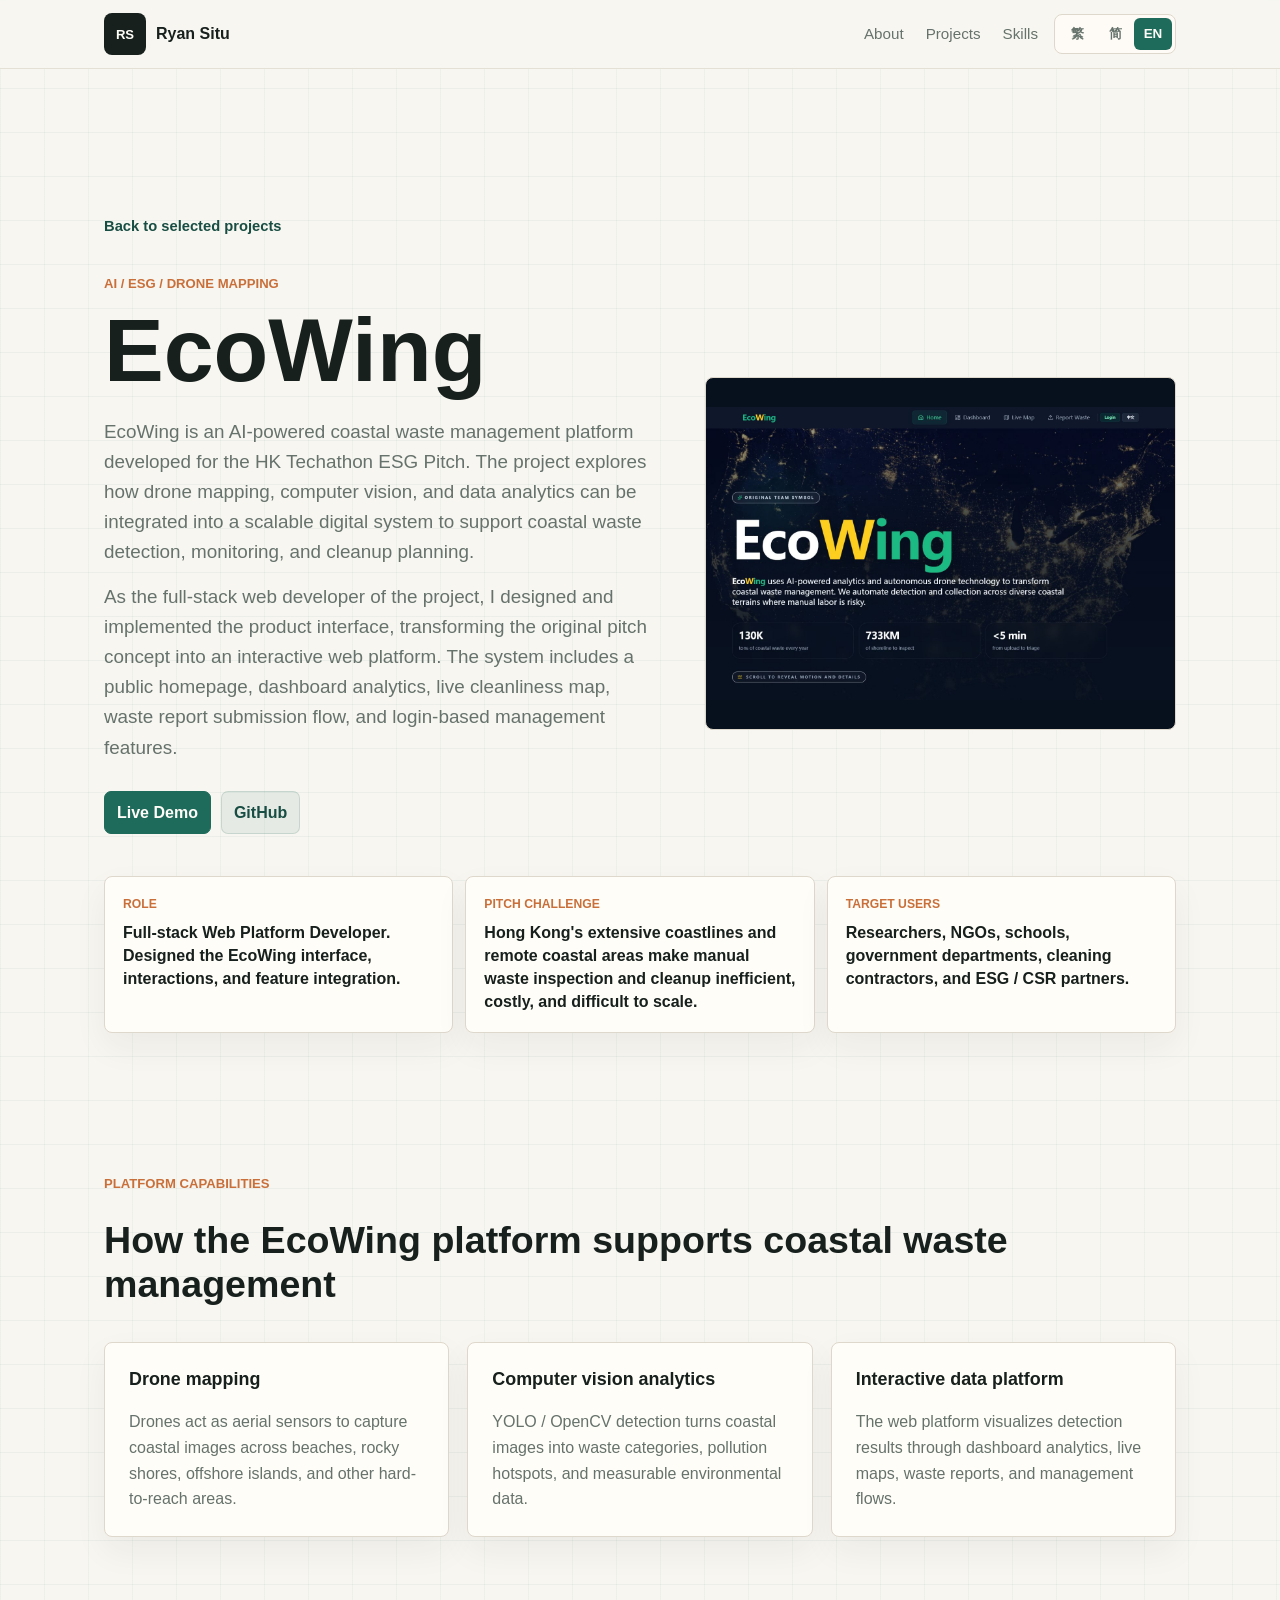
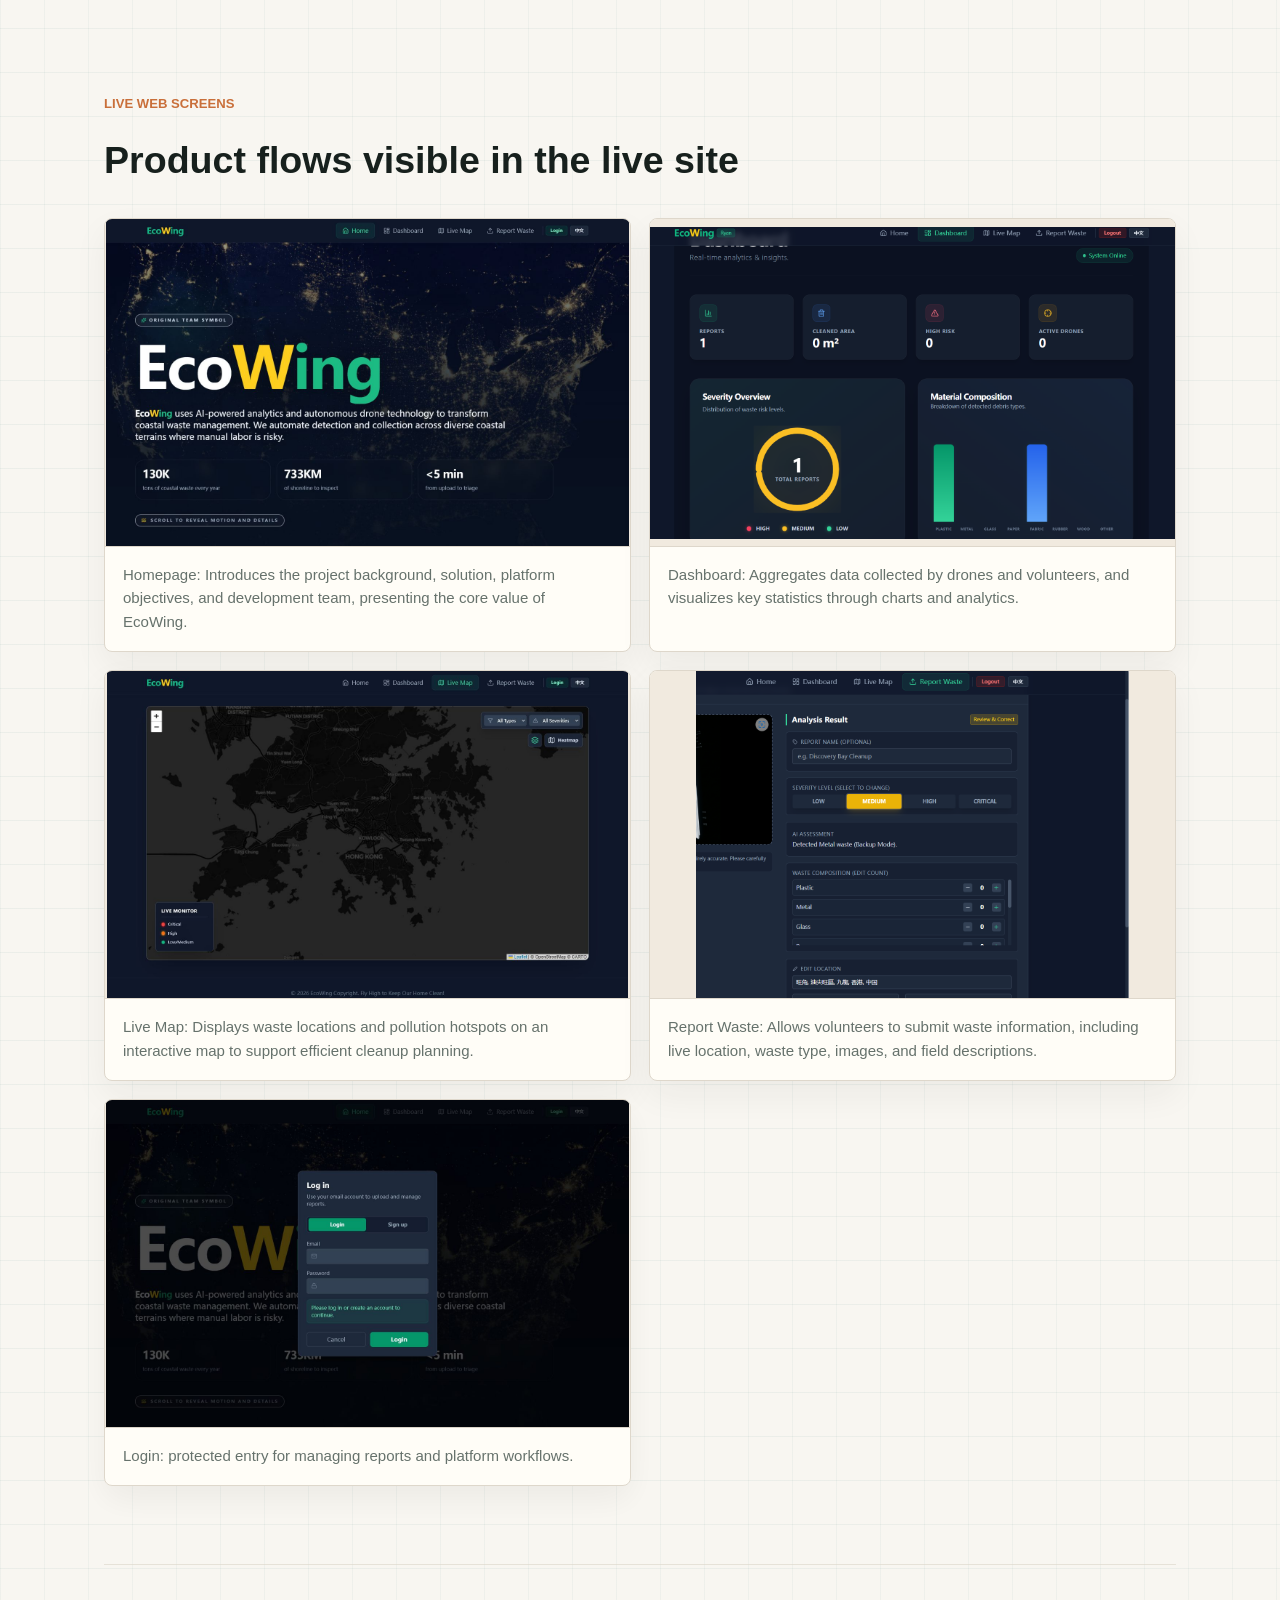
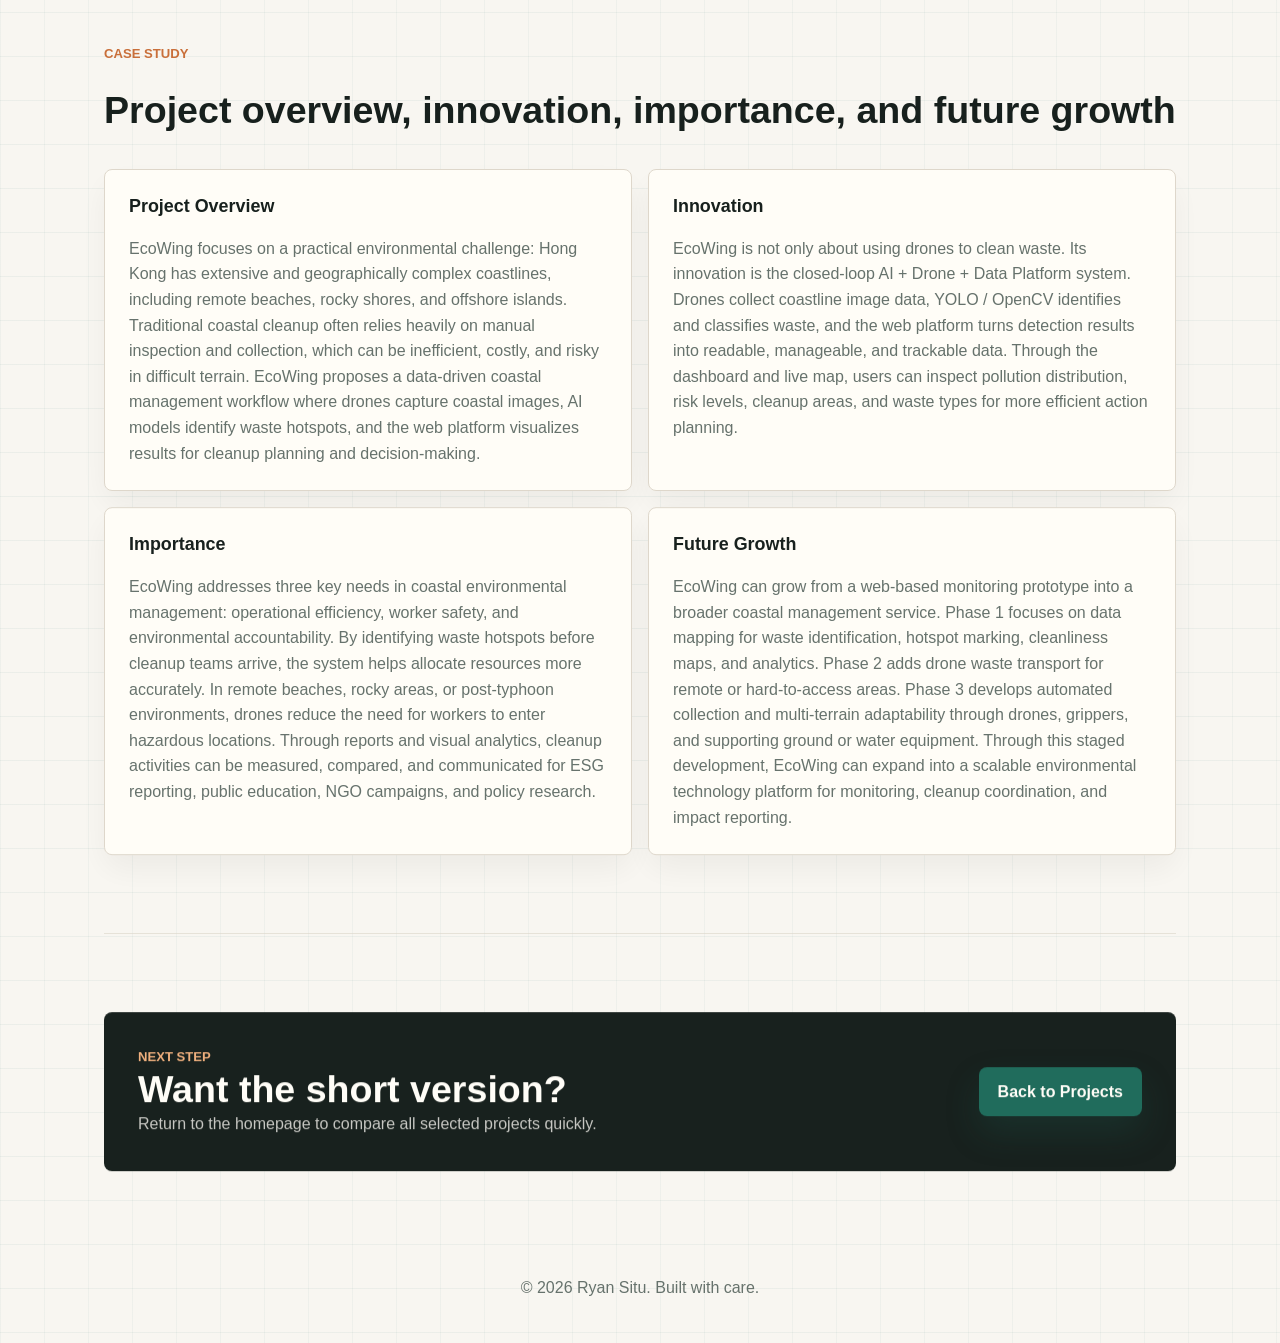
==== project.html @ 8f05d547 "Initial personal profile site" ====
<!doctype html>
<html lang="en">
  <head>
    <meta charset="utf-8" />
    <meta name="viewport" content="width=device-width, initial-scale=1" />
    <meta
      name="description"
      content="A project case study from Ryan Situ's personal portfolio."
      data-i18n-content="caseMetaDescription"
    />
    <title>Ryan Situ | Project Case Study</title>
    <link rel="stylesheet" href="styles.css" />
  </head>
  <body>
    <a class="skip-link" href="#main" data-i18n="skipLink">Skip to main content</a>

    <header class="site-header">
      <nav class="nav" aria-label="Main navigation" data-i18n-aria-label="navLabel">
        <a class="brand" href="index.html#top" aria-label="Back to home" data-i18n-aria-label="brandAria">
          <span class="brand-mark" aria-hidden="true">RS</span>
          <span>Ryan Situ</span>
        </a>

        <div class="nav-actions">
          <div class="nav-links" id="nav-links">
            <a href="index.html#about" data-i18n="navAbout">About</a>
            <a href="index.html#projects" data-i18n="navProjects">Projects</a>
            <a href="index.html#skills" data-i18n="navSkills">Skills</a>
          </div>

          <div class="language-switch" aria-label="Language" data-i18n-aria-label="languageLabel">
            <button type="button" data-lang="zh-Hant" aria-pressed="false">繁</button>
            <button type="button" data-lang="zh-Hans" aria-pressed="false">简</button>
            <button type="button" data-lang="en" aria-pressed="true">EN</button>
          </div>

          <button
            class="nav-toggle"
            type="button"
            aria-expanded="false"
            aria-controls="nav-links"
            aria-label="Open navigation"
            data-i18n-aria-label="navToggleOpen"
          >
            <span></span>
            <span></span>
            <span></span>
          </button>
        </div>
      </nav>
    </header>

    <main id="main" class="project-detail-main" data-project-detail>
      <section class="case-hero">
        <a class="back-link" href="index.html#projects" data-case-back>Back to selected projects</a>

        <div class="case-hero-grid">
          <div class="case-hero-copy">
            <p class="eyebrow" data-case-eyebrow>Project Case Study</p>
            <h1 data-case-title>Project Case Study</h1>
            <div class="case-summary" data-case-summary>
              <p>Loading project details...</p>
            </div>
            <div class="case-actions" data-case-links></div>
          </div>

          <div class="case-visual" data-case-visual aria-hidden="true"></div>
        </div>

        <dl class="case-meta" data-case-meta></dl>
      </section>

      <section class="case-section">
        <div class="section-heading">
          <p class="eyebrow" data-case-detail-eyebrow>Recruiter Snapshot</p>
          <h2 data-case-detail-title>What this project proves</h2>
        </div>
        <div class="case-proof-grid" data-case-proof></div>
      </section>

      <section class="case-section evidence-section" data-case-gallery-section hidden>
        <div class="section-heading">
          <p class="eyebrow" data-case-gallery-eyebrow>Visual Evidence</p>
          <h2 data-case-gallery-title>Live screenshots and verified details</h2>
        </div>
        <div class="case-gallery" data-case-gallery></div>
      </section>

      <section class="case-section muted-case">
        <div class="section-heading">
          <p class="eyebrow" data-case-build-eyebrow>Build Notes</p>
          <h2 data-case-build-title>Problem, solution, and outcome</h2>
        </div>
        <div class="case-story" data-case-story></div>
      </section>

      <section class="case-section">
        <div class="case-next">
          <div>
            <p class="eyebrow" data-case-next-eyebrow>Next Step</p>
            <h2 data-case-next-title>Want the short version?</h2>
            <p data-case-next-body>
              Return to the homepage to compare all selected projects quickly.
            </p>
          </div>
          <a class="button primary" href="index.html#projects" data-case-next-link>Back to Projects</a>
        </div>
      </section>
    </main>

    <footer class="site-footer">
      <p><span data-i18n="copyrightPrefix">©</span> <span id="year"></span> Ryan Situ. <span data-i18n="footerNote">Built with care.</span></p>
    </footer>

    <script src="assets/vendor/gsap.min.js"></script>
    <script src="assets/vendor/ScrollTrigger.min.js"></script>
    <script src="script.js"></script>
  </body>
</html>
---- styles.css ----
:root {
  color-scheme: light;
  --bg: #f8f6f1;
  --surface: #fffdf7;
  --surface-strong: #f1eadf;
  --text: #17201d;
  --ink: #101916;
  --muted: #66726c;
  --line: #ded7cb;
  --accent: #1f6b5b;
  --accent-strong: #174d42;
  --warm: #c96f3a;
  --cyan: #2a9cbd;
  --gold: #d59b42;
  --shadow: 0 20px 60px rgba(32, 39, 35, 0.12);
  --max-width: 1120px;
}

* {
  box-sizing: border-box;
}

html {
  scroll-behavior: smooth;
}

body {
  margin: 0;
  background:
    linear-gradient(rgba(31, 107, 91, 0.055) 1px, transparent 1px),
    linear-gradient(90deg, rgba(31, 107, 91, 0.045) 1px, transparent 1px),
    var(--bg);
  background-size: 44px 44px, 44px 44px, auto;
  color: var(--text);
  font-family: "Microsoft YaHei", "PingFang SC", "Hiragino Sans GB", Arial, sans-serif;
  line-height: 1.6;
}

img {
  display: block;
  max-width: 100%;
}

a {
  color: inherit;
  text-decoration: none;
}

button,
input,
textarea,
select {
  font: inherit;
}

.skip-link {
  position: fixed;
  left: 16px;
  top: 12px;
  z-index: 20;
  transform: translateY(-160%);
  border-radius: 6px;
  background: var(--text);
  color: var(--surface);
  padding: 10px 14px;
}

.skip-link:focus {
  transform: translateY(0);
}

.site-header {
  position: sticky;
  top: 0;
  z-index: 20;
  border-bottom: 1px solid rgba(222, 215, 203, 0.72);
  background: rgba(248, 246, 241, 0.88);
  backdrop-filter: blur(18px);
}

.nav {
  align-items: center;
  display: flex;
  gap: 24px;
  justify-content: space-between;
  margin: 0 auto;
  max-width: var(--max-width);
  min-height: 68px;
  padding: 0 24px;
}

.brand {
  align-items: center;
  display: inline-flex;
  gap: 10px;
  font-weight: 800;
}

.brand-mark {
  align-items: center;
  aspect-ratio: 1;
  background: var(--text);
  border-radius: 8px;
  color: var(--surface);
  display: inline-flex;
  font-size: 0.82rem;
  justify-content: center;
  width: 42px;
}

.nav-actions {
  align-items: center;
  display: flex;
  gap: 14px;
}

.nav-links {
  align-items: center;
  display: flex;
  gap: 18px;
  font-size: 0.95rem;
  color: var(--muted);
}

.nav-links a {
  border-radius: 6px;
  padding: 8px 2px;
}

.nav-links a:hover,
.nav-links a:focus-visible {
  color: var(--text);
}

.language-switch {
  align-items: center;
  background: rgba(255, 253, 247, 0.76);
  border: 1px solid var(--line);
  border-radius: 8px;
  display: inline-flex;
  padding: 3px;
}

.language-switch button {
  background: transparent;
  border: 0;
  border-radius: 6px;
  color: var(--muted);
  cursor: pointer;
  font-size: 0.84rem;
  font-weight: 800;
  height: 32px;
  min-width: 38px;
  padding: 0 9px;
}

.language-switch button:hover,
.language-switch button:focus-visible,
.language-switch button.is-active {
  background: var(--accent);
  color: #fffdf7;
}

.nav-toggle {
  align-items: center;
  background: transparent;
  border: 0;
  cursor: pointer;
  display: none;
  flex-direction: column;
  gap: 5px;
  height: 44px;
  justify-content: center;
  padding: 0;
  width: 44px;
}

.nav-toggle span {
  background: var(--text);
  border-radius: 999px;
  display: block;
  height: 2px;
  width: 22px;
}

.hero {
  align-items: center;
  display: grid;
  gap: 48px;
  grid-template-columns: minmax(0, 0.95fr) minmax(320px, 0.8fr);
  isolation: isolate;
  margin: 0 auto;
  max-width: var(--max-width);
  min-height: calc(100vh - 68px);
  padding: 88px 24px 64px;
  position: relative;
}

.hero-content {
  align-self: center;
  position: relative;
  z-index: 2;
}

.eyebrow {
  color: var(--warm);
  font-size: 0.82rem;
  font-weight: 800;
  margin: 0 0 14px;
  text-transform: uppercase;
}

h1,
h2,
h3,
p {
  margin-top: 0;
}

h1 {
  display: grid;
  gap: 10px;
  font-size: clamp(3.35rem, 7vw, 5.9rem);
  line-height: 1.04;
  margin-bottom: 20px;
}

.hero-name-main,
.hero-name-sub {
  display: block;
}

.hero-name-sub {
  color: var(--accent-strong);
  font-size: clamp(1.42rem, 2.6vw, 2.15rem);
  font-weight: 900;
  line-height: 1.1;
}

h2 {
  font-size: 2.35rem;
  line-height: 1.18;
  margin-bottom: 0;
}

h3 {
  font-size: 1.12rem;
  line-height: 1.35;
}

.hero-lede {
  color: var(--muted);
  font-size: 1.16rem;
  max-width: 620px;
}

.hero-statement {
  color: var(--text);
  font-size: clamp(1.28rem, 2.4vw, 2rem);
  font-weight: 800;
  line-height: 1.22;
  margin-bottom: 18px;
  max-width: 720px;
}

.hero-stack {
  display: flex;
  flex-wrap: wrap;
  gap: 10px;
  margin-top: 26px;
}

.hero-stack span {
  background: rgba(255, 253, 247, 0.78);
  border: 1px solid rgba(31, 107, 91, 0.18);
  border-radius: 6px;
  box-shadow: 0 10px 28px rgba(32, 39, 35, 0.07);
  color: var(--accent-strong);
  font-size: 0.86rem;
  font-weight: 800;
  padding: 8px 11px;
}

.hero-actions,
.contact-actions {
  display: flex;
  flex-wrap: wrap;
  gap: 12px;
  margin-top: 28px;
}

.button {
  align-items: center;
  border: 1px solid transparent;
  border-radius: 8px;
  cursor: pointer;
  display: inline-flex;
  font-weight: 700;
  justify-content: center;
  min-height: 46px;
  padding: 11px 18px;
  position: relative;
  transition: transform 180ms ease, border-color 180ms ease, background 180ms ease, box-shadow 180ms ease;
}

.button:hover,
.button:focus-visible {
  transform: translateY(-2px);
}

.button.primary {
  background: var(--accent);
  color: #fffdf7;
  box-shadow: 0 16px 34px rgba(31, 107, 91, 0.22);
}

.button.primary:hover,
.button.primary:focus-visible {
  background: var(--accent-strong);
  box-shadow: 0 18px 38px rgba(23, 77, 66, 0.3);
}

.button.secondary {
  background: rgba(255, 253, 247, 0.72);
  border-color: var(--line);
  color: var(--text);
}

.hero-contact-card {
  background: rgba(255, 253, 247, 0.9);
  border: 1px solid rgba(31, 107, 91, 0.18);
  border-left: 5px solid var(--accent);
  border-radius: 8px;
  box-shadow: 0 18px 42px rgba(32, 39, 35, 0.11);
  margin-top: 24px;
  max-width: 560px;
  padding: 18px 20px 20px;
}

.contact-kicker {
  color: var(--warm);
  display: block;
  font-size: 0.78rem;
  font-weight: 900;
  letter-spacing: 0;
  margin-bottom: 8px;
  text-transform: uppercase;
}

.hero-email {
  color: var(--ink);
  display: inline-block;
  font-size: clamp(1.08rem, 2vw, 1.45rem);
  font-weight: 900;
  line-height: 1.2;
  overflow-wrap: anywhere;
}

.hero-email:hover,
.hero-email:focus-visible {
  color: var(--accent-strong);
}

.hero-phone-list {
  display: grid;
  gap: 8px;
  margin-top: 14px;
}

.hero-phone-list a {
  align-items: center;
  background: rgba(31, 107, 91, 0.055);
  border: 1px solid rgba(31, 107, 91, 0.12);
  border-radius: 6px;
  color: var(--ink);
  display: flex;
  flex-wrap: wrap;
  font-weight: 900;
  gap: 8px 12px;
  padding: 9px 11px;
}

.hero-phone-list a:hover,
.hero-phone-list a:focus-visible {
  border-color: rgba(31, 107, 91, 0.28);
  color: var(--accent-strong);
}

.hero-phone-list span {
  color: var(--warm);
  font-size: 0.74rem;
  font-weight: 900;
  text-transform: uppercase;
}

.hero-contact-links {
  display: flex;
  flex-wrap: wrap;
  gap: 10px;
  margin-top: 14px;
}

.contact-link {
  align-items: center;
  background: rgba(31, 107, 91, 0.08);
  border: 1px solid rgba(31, 107, 91, 0.16);
  border-radius: 6px;
  color: var(--accent-strong);
  cursor: pointer;
  display: inline-flex;
  font-weight: 800;
  justify-content: center;
  min-height: 38px;
  padding: 8px 12px;
  transition: background 180ms ease, border-color 180ms ease, color 180ms ease, transform 180ms ease;
}

.contact-link:hover,
.contact-link:focus-visible {
  background: var(--accent);
  border-color: var(--accent);
  color: #fffdf7;
  transform: translateY(-1px);
}

.hero-visual {
  align-self: center;
  margin: 0;
}

.interactive-workbench {
  min-height: 520px;
  perspective: 1200px;
  position: relative;
  z-index: 1;
}

.portrait-visual {
  min-height: 520px;
  perspective: 1200px;
  position: relative;
  z-index: 1;
}

.hero-canvas {
  height: 100%;
  inset: 0;
  opacity: 0.74;
  position: absolute;
  width: 100%;
  z-index: 0;
}

.portrait-card {
  --tilt-x: 0deg;
  --tilt-y: 0deg;
  aspect-ratio: 4 / 3;
  border: 1px solid rgba(31, 107, 91, 0.22);
  border-radius: 8px;
  box-shadow: 0 34px 82px rgba(16, 25, 22, 0.22);
  height: auto;
  margin: 14px 0 0;
  overflow: hidden;
  position: relative;
  transform: rotateX(var(--tilt-x)) rotateY(var(--tilt-y)) rotateZ(1.4deg);
  transform-style: preserve-3d;
  transition: transform 240ms ease;
  width: min(100%, 520px);
  z-index: 2;
}

.portrait-card::before {
  background: linear-gradient(90deg, rgba(42, 156, 189, 0.8), rgba(201, 111, 58, 0.7), rgba(31, 107, 91, 0.8));
  content: "";
  height: 4px;
  left: 0;
  position: absolute;
  right: 0;
  top: 0;
  z-index: 2;
}

.portrait-card::after {
  background:
    linear-gradient(180deg, transparent 38%, rgba(16, 25, 22, 0.2) 64%, rgba(16, 25, 22, 0.78)),
    radial-gradient(circle at 78% 16%, rgba(42, 156, 189, 0.28), transparent 32%);
  content: "";
  inset: 0;
  position: absolute;
  z-index: 1;
}

.portrait-card img {
  height: 100%;
  object-fit: cover;
  object-position: 50% 50%;
  width: 100%;
}

.portrait-badge {
  backdrop-filter: blur(12px);
  background: rgba(255, 253, 247, 0.86);
  border: 1px solid rgba(255, 253, 247, 0.5);
  border-radius: 8px;
  color: var(--accent-strong);
  font-size: 0.78rem;
  font-weight: 900;
  left: 18px;
  padding: 8px 11px;
  position: absolute;
  top: 18px;
  z-index: 3;
}

.portrait-caption {
  align-items: end;
  bottom: 0;
  color: #fffdf7;
  display: flex;
  gap: 12px;
  justify-content: space-between;
  left: 0;
  padding: 24px;
  position: absolute;
  right: 0;
  z-index: 3;
}

.portrait-caption strong {
  display: block;
  font-size: 1.45rem;
  line-height: 1.1;
}

.portrait-caption span {
  color: rgba(255, 253, 247, 0.82);
  font-size: 0.82rem;
  font-weight: 800;
  text-align: right;
}

.workbench-shell {
  --tilt-x: 0deg;
  --tilt-y: 0deg;
  background:
    linear-gradient(135deg, rgba(42, 156, 189, 0.16), transparent 38%),
    linear-gradient(180deg, rgba(255, 253, 247, 0.08), rgba(255, 253, 247, 0.02)),
    var(--ink);
  border: 1px solid rgba(255, 253, 247, 0.14);
  border-radius: 8px;
  box-shadow: 0 34px 82px rgba(16, 25, 22, 0.28);
  color: #f8f6f1;
  min-height: 420px;
  overflow: hidden;
  position: relative;
  transform: rotateX(var(--tilt-x)) rotateY(var(--tilt-y));
  transform-style: preserve-3d;
  transition: transform 240ms ease;
  z-index: 2;
}

.workbench-shell::before {
  animation: scan 5.5s linear infinite;
  background: linear-gradient(90deg, transparent, rgba(42, 156, 189, 0.16), transparent);
  content: "";
  height: 100%;
  left: -65%;
  position: absolute;
  top: 0;
  width: 45%;
}

.window-bar {
  align-items: center;
  border-bottom: 1px solid rgba(255, 253, 247, 0.12);
  display: flex;
  gap: 8px;
  min-height: 48px;
  padding: 0 18px;
  position: relative;
  z-index: 1;
}

.window-bar span {
  aspect-ratio: 1;
  background: var(--warm);
  border-radius: 999px;
  display: block;
  width: 10px;
}

.window-bar span:nth-child(2) {
  background: var(--gold);
}

.window-bar span:nth-child(3) {
  background: var(--cyan);
}

.window-bar p {
  color: rgba(248, 246, 241, 0.68);
  font-size: 0.78rem;
  font-weight: 800;
  letter-spacing: 0;
  margin: 0 0 0 8px;
  text-transform: uppercase;
}

.workbench-grid {
  display: grid;
  gap: 14px;
  grid-template-columns: minmax(0, 1.08fr) minmax(150px, 0.72fr);
  padding: 20px;
  position: relative;
  z-index: 1;
}

.code-card,
.metric-card,
.prompt-card,
.deploy-card {
  background: rgba(255, 253, 247, 0.075);
  border: 1px solid rgba(255, 253, 247, 0.12);
  border-radius: 8px;
  box-shadow: inset 0 1px 0 rgba(255, 253, 247, 0.08);
}

.code-card {
  display: grid;
  gap: 11px;
  min-height: 214px;
  padding: 20px;
}

.code-line {
  color: rgba(248, 246, 241, 0.84);
  font-family: Consolas, "SFMono-Regular", "Courier New", monospace;
  font-size: 0.85rem;
  overflow: hidden;
  text-overflow: ellipsis;
  white-space: nowrap;
}

.code-line span {
  color: #f0b07d;
  font-weight: 800;
}

.metric-card {
  align-content: start;
  display: grid;
  gap: 10px;
  min-height: 214px;
  padding: 18px;
}

.metric-label,
.prompt-card span {
  color: rgba(248, 246, 241, 0.66);
  font-size: 0.72rem;
  font-weight: 800;
  text-transform: uppercase;
}

.metric-card strong {
  color: #fffdf7;
  font-size: 2.8rem;
  line-height: 1;
}

.metric-bars {
  align-items: end;
  display: grid;
  gap: 7px;
  grid-template-columns: repeat(4, 1fr);
  height: 82px;
  margin-top: auto;
}

.metric-bars span {
  animation: barPulse 2.8s ease-in-out infinite;
  background: linear-gradient(180deg, var(--cyan), var(--accent));
  border-radius: 4px 4px 2px 2px;
  height: var(--bar-height);
  min-height: 18px;
}

.metric-bars span:nth-child(2) {
  animation-delay: 0.16s;
}

.metric-bars span:nth-child(3) {
  animation-delay: 0.28s;
}

.metric-bars span:nth-child(4) {
  animation-delay: 0.4s;
}

.prompt-card {
  padding: 18px;
}

.prompt-card p {
  color: #fffdf7;
  font-size: 1rem;
  font-weight: 800;
  line-height: 1.25;
  margin: 10px 0 0;
}

.deploy-card {
  align-items: center;
  display: flex;
  gap: 12px;
  padding: 16px;
}

.deploy-card strong {
  color: #fffdf7;
  display: block;
  font-size: 0.92rem;
  line-height: 1.2;
}

.deploy-card p {
  color: rgba(248, 246, 241, 0.68);
  font-size: 0.76rem;
  line-height: 1.35;
  margin: 5px 0 0;
}

.pulse-dot {
  animation: pulse 1.7s ease-in-out infinite;
  aspect-ratio: 1;
  background: var(--cyan);
  border-radius: 999px;
  box-shadow: 0 0 0 8px rgba(42, 156, 189, 0.12);
  flex: 0 0 auto;
  width: 12px;
}

.floating-chip {
  backdrop-filter: blur(14px);
  background: rgba(255, 253, 247, 0.82);
  border: 1px solid rgba(31, 107, 91, 0.16);
  border-radius: 8px;
  box-shadow: 0 16px 42px rgba(32, 39, 35, 0.16);
  color: var(--accent-strong);
  font-size: 0.82rem;
  font-weight: 900;
  padding: 9px 12px;
  position: absolute;
  z-index: 3;
}

.chip-one {
  right: 8%;
  top: 7%;
}

.chip-two {
  bottom: 15%;
  left: -3%;
}

.chip-three {
  bottom: 9%;
  right: 16%;
}

.proof-strip {
  background: rgba(255, 253, 247, 0.58);
  border-bottom: 1px solid var(--line);
  border-top: 1px solid var(--line);
  backdrop-filter: blur(14px);
  display: grid;
  gap: 1px;
  grid-template-columns: repeat(3, minmax(0, 1fr));
  margin: 0 auto;
  max-width: var(--max-width);
  padding: 0 24px;
}

.proof-strip div {
  padding: 28px 0;
  position: relative;
}

.proof-strip strong {
  color: var(--text);
  display: block;
  font-size: clamp(1.65rem, 3vw, 2.25rem);
  font-weight: 900;
  line-height: 1;
}

.proof-strip span {
  color: var(--muted);
}

.section {
  margin: 0 auto;
  max-width: var(--max-width);
  padding: 96px 24px;
}

.section.muted {
  background: rgba(255, 253, 247, 0.5);
  border-bottom: 1px solid rgba(222, 215, 203, 0.65);
  border-top: 1px solid rgba(222, 215, 203, 0.65);
  max-width: none;
  padding-left: 0;
  padding-right: 0;
}

.section.muted > * {
  margin-left: auto;
  margin-right: auto;
  max-width: var(--max-width);
  padding-left: 24px;
  padding-right: 24px;
}

.section-heading {
  display: grid;
  gap: 10px;
  margin-bottom: 36px;
}

.section-intro {
  color: var(--muted);
  font-size: 1.04rem;
  margin: 0;
  max-width: 760px;
}

.about-grid {
  color: var(--muted);
  display: grid;
  gap: 28px;
  grid-template-columns: repeat(2, minmax(0, 1fr));
  font-size: 1.05rem;
}

.education-panel {
  background: var(--surface);
  border: 1px solid var(--line);
  border-left: 4px solid var(--accent);
  border-radius: 8px;
  box-shadow: 0 18px 46px rgba(32, 39, 35, 0.07);
  overflow: hidden;
}

.education-summary {
  border-bottom: 1px dashed rgba(31, 107, 91, 0.28);
  display: grid;
  gap: 24px;
  grid-template-columns: minmax(0, 1fr) minmax(190px, auto);
  padding: 26px 28px;
}

.education-summary h3 {
  color: var(--accent-strong);
  font-size: 1.12rem;
  margin: 0;
}

.education-degree {
  color: var(--text);
  font-size: 1.02rem;
  font-style: italic;
  margin: 7px 0 0;
}

.education-meta {
  align-items: flex-end;
  color: var(--text);
  display: flex;
  flex-direction: column;
  font-weight: 800;
  gap: 7px;
  text-align: right;
}

.education-meta span:first-child {
  color: var(--muted);
  font-weight: 700;
}

.education-details {
  display: grid;
  gap: 24px;
  padding: 24px 28px 28px;
}

.coursework h4 {
  font-size: 1rem;
  margin: 0 0 8px;
}

.course-group {
  border-top: 1px solid rgba(222, 215, 203, 0.78);
  display: grid;
  gap: 18px;
  grid-template-columns: 110px minmax(0, 1fr);
  padding: 16px 0 0;
}

.course-group + .course-group {
  margin-top: 14px;
}

.course-category {
  color: var(--accent-strong);
  font-style: italic;
  font-weight: 900;
}

.course-group ul {
  display: grid;
  gap: 10px;
  margin: 0;
  padding-left: 20px;
}

.course-group li {
  color: var(--muted);
}

.timeline {
  display: grid;
  gap: 16px;
}

.timeline-item,
.project-card {
  background: var(--surface);
  border: 1px solid var(--line);
  border-radius: 8px;
  box-shadow: 0 14px 34px rgba(32, 39, 35, 0.055);
}

.timeline-item {
  display: grid;
  gap: 22px;
  grid-template-columns: 180px minmax(0, 1fr);
  padding: 26px;
}

.timeline-meta span,
.project-topline span {
  color: var(--warm);
  font-size: 0.85rem;
  font-weight: 800;
}

.timeline-item p,
.project-card p {
  color: var(--muted);
  margin-bottom: 0;
}

.project-grid {
  display: grid;
  gap: 18px;
  grid-template-columns: repeat(3, minmax(0, 1fr));
}

.project-card {
  display: flex;
  flex-direction: column;
  min-height: 310px;
  overflow: hidden;
  padding: 24px;
  position: relative;
  transition: border-color 200ms ease, box-shadow 200ms ease, transform 200ms ease;
}

.project-card-featured {
  border-color: rgba(31, 107, 91, 0.28);
  box-shadow: 0 18px 44px rgba(31, 107, 91, 0.12);
}

.project-card-featured::before {
  opacity: 1;
  transform: scaleX(1);
}

.project-card::before {
  background: linear-gradient(90deg, var(--accent), var(--cyan), var(--warm));
  content: "";
  height: 3px;
  left: 0;
  opacity: 0;
  position: absolute;
  top: 0;
  transform: scaleX(0);
  transform-origin: left;
  transition: opacity 200ms ease, transform 240ms ease;
  width: 100%;
}

.project-card:hover,
.project-card:focus-within {
  border-color: rgba(31, 107, 91, 0.34);
  box-shadow: 0 22px 54px rgba(32, 39, 35, 0.12);
  transform: translateY(-5px);
}

.project-card:hover::before,
.project-card:focus-within::before {
  opacity: 1;
  transform: scaleX(1);
}

.project-shot {
  margin: 0 0 20px;
}

.project-mini-visual,
.project-shot img {
  aspect-ratio: 16 / 10;
  border: 1px solid var(--line);
  border-radius: 8px;
  height: clamp(160px, 14vw, 190px);
  overflow: hidden;
  position: relative;
  width: 100%;
}

.project-card-featured .project-mini-visual {
  height: clamp(170px, 15vw, 205px);
}

.project-mini-visual {
  margin: 0 0 20px;
}

.project-shot img {
  object-fit: cover;
  object-position: top center;
}

.eco-visual {
  background:
    linear-gradient(rgba(255, 253, 247, 0.08) 1px, transparent 1px),
    linear-gradient(90deg, rgba(255, 253, 247, 0.08) 1px, transparent 1px),
    linear-gradient(135deg, #14332d, #12201d 62%, #1f6b5b);
  background-size: 28px 28px, 28px 28px, auto;
}

.drone-path {
  border: 1px solid rgba(42, 156, 189, 0.46);
  border-left: 0;
  border-radius: 0 999px 999px 0;
  height: 86px;
  left: 24px;
  position: absolute;
  top: 38px;
  width: 72%;
}

.scan-beam {
  animation: scan 4.8s linear infinite;
  background: linear-gradient(90deg, transparent, rgba(240, 176, 125, 0.38), transparent);
  height: 100%;
  left: -55%;
  position: absolute;
  top: 0;
  width: 48%;
}

.target {
  aspect-ratio: 1;
  background: rgba(42, 156, 189, 0.86);
  border: 5px solid rgba(255, 253, 247, 0.14);
  border-radius: 999px;
  box-shadow: 0 0 0 8px rgba(42, 156, 189, 0.12);
  position: absolute;
  width: 22px;
}

.target-one {
  left: 20%;
  top: 28%;
}

.target-two {
  right: 22%;
  top: 38%;
}

.target-three {
  bottom: 20%;
  left: 54%;
}

.booking-visual {
  align-content: center;
  background:
    linear-gradient(135deg, rgba(31, 107, 91, 0.12), rgba(42, 156, 189, 0.12)),
    var(--surface);
  display: grid;
  gap: 10px;
  grid-template-columns: repeat(3, 1fr);
  padding: 18px;
}

.booking-visual span {
  background: rgba(255, 253, 247, 0.92);
  border: 1px solid rgba(31, 107, 91, 0.14);
  border-radius: 7px;
  min-height: 50px;
  position: relative;
}

.booking-visual span::before {
  background: var(--accent);
  border-radius: 999px;
  content: "";
  height: 6px;
  left: 12px;
  position: absolute;
  right: 34%;
  top: 13px;
}

.booking-visual span::after {
  background: rgba(102, 114, 108, 0.34);
  border-radius: 999px;
  bottom: 15px;
  content: "";
  height: 6px;
  left: 12px;
  position: absolute;
  right: 14px;
}

.booking-visual span:nth-child(2)::before,
.booking-visual span:nth-child(5)::before {
  background: var(--warm);
  right: 48%;
}

.booking-visual span:nth-child(3)::before,
.booking-visual span:nth-child(6)::before {
  background: var(--cyan);
  right: 24%;
}

.project-topline {
  align-items: center;
  display: flex;
  gap: 14px;
  justify-content: space-between;
  margin-bottom: 22px;
}

.project-topline a {
  border-bottom: 1px solid currentColor;
  color: var(--accent);
  font-weight: 700;
}

.project-status {
  color: var(--muted);
  font-size: 0.85rem;
  font-weight: 700;
}

.project-evidence {
  display: grid;
  gap: 10px;
  margin: 20px 0 0;
}

.project-evidence div {
  border-top: 1px solid rgba(222, 215, 203, 0.75);
  padding-top: 10px;
}

.project-evidence dt {
  color: var(--warm);
  font-size: 0.74rem;
  font-weight: 900;
  letter-spacing: 0;
  text-transform: uppercase;
}

.project-evidence dd {
  color: var(--text);
  font-weight: 750;
  line-height: 1.45;
  margin: 4px 0 0;
}

.project-actions {
  display: flex;
  flex-wrap: wrap;
  gap: 10px;
  margin-top: 22px;
}

.project-action {
  align-items: center;
  background: rgba(31, 107, 91, 0.08);
  border: 1px solid rgba(31, 107, 91, 0.16);
  border-radius: 7px;
  color: var(--accent-strong);
  display: inline-flex;
  font-weight: 850;
  justify-content: center;
  min-height: 40px;
  padding: 8px 12px;
  transition: background 180ms ease, border-color 180ms ease, color 180ms ease, transform 180ms ease;
}

.project-action.primary {
  background: var(--accent);
  border-color: var(--accent);
  color: #fffdf7;
}

.project-action:hover,
.project-action:focus-visible {
  background: var(--accent-strong);
  border-color: var(--accent-strong);
  color: #fffdf7;
  transform: translateY(-1px);
}

.tag-list {
  display: flex;
  flex-wrap: wrap;
  gap: 8px;
  list-style: none;
  margin: auto 0 0;
  padding: 24px 0 0;
}

.tag-list li {
  background: var(--surface-strong);
  border-radius: 6px;
  color: var(--text);
  font-size: 0.84rem;
  font-weight: 700;
  padding: 6px 9px;
}

.project-detail-main {
  margin: 0 auto;
  max-width: var(--max-width);
  padding: 88px 24px 0;
}

.case-hero {
  padding: 56px 0 62px;
}

.back-link {
  color: var(--accent-strong);
  display: inline-flex;
  font-size: 0.92rem;
  font-weight: 850;
  margin-bottom: 34px;
}

.back-link:hover,
.back-link:focus-visible {
  color: var(--warm);
}

.case-hero-grid {
  align-items: center;
  display: grid;
  gap: 42px;
  grid-template-columns: minmax(0, 0.95fr) minmax(320px, 0.8fr);
}

.case-hero h1 {
  font-size: clamp(2.8rem, 7vw, 5.9rem);
  line-height: 0.95;
  margin: 0;
}

.case-summary {
  color: var(--muted);
  font-size: 1.18rem;
  margin: 24px 0 0;
  max-width: 720px;
}

.case-summary p {
  margin: 0;
}

.case-summary p + p {
  margin-top: 14px;
}

.case-actions {
  display: flex;
  flex-wrap: wrap;
  gap: 10px;
  margin-top: 28px;
}

.case-visual {
  min-width: 0;
}

.case-visual .case-shot {
  aspect-ratio: 4 / 3;
  background: #07111d;
  border: 1px solid var(--line);
  border-radius: 8px;
  overflow: hidden;
}

.case-visual .project-mini-visual,
.case-visual .project-shot img {
  height: clamp(240px, 28vw, 360px);
}

.case-visual .project-shot img {
  aspect-ratio: auto;
  border: 0;
  border-radius: 0;
  height: 100%;
  object-fit: contain;
  object-position: center;
  width: 100%;
}

.case-shot {
  margin: 0;
}

.case-meta {
  display: grid;
  gap: 12px;
  grid-template-columns: repeat(auto-fit, minmax(230px, 1fr));
  margin: 42px 0 0;
}

.case-meta div,
.case-proof-grid article,
.case-story article {
  background: var(--surface);
  border: 1px solid var(--line);
  border-radius: 8px;
  box-shadow: 0 14px 34px rgba(32, 39, 35, 0.055);
}

.case-meta div {
  padding: 18px;
}

.case-meta dt {
  color: var(--warm);
  font-size: 0.76rem;
  font-weight: 900;
  letter-spacing: 0;
  text-transform: uppercase;
}

.case-meta dd {
  color: var(--text);
  font-weight: 850;
  line-height: 1.45;
  margin: 6px 0 0;
}

.case-section {
  padding: 78px 0;
}

.muted-case {
  border-bottom: 1px solid rgba(222, 215, 203, 0.65);
  border-top: 1px solid rgba(222, 215, 203, 0.65);
}

.case-proof-grid {
  display: grid;
  gap: 18px;
  grid-template-columns: repeat(3, minmax(0, 1fr));
}

.case-proof-grid article,
.case-story article {
  padding: 24px;
}

.case-proof-grid h3,
.case-story h3 {
  margin-top: 0;
}

.case-proof-grid p,
.case-story p {
  color: var(--muted);
  margin-bottom: 0;
}

.case-gallery {
  display: grid;
  gap: 18px;
  grid-template-columns: repeat(2, minmax(0, 1fr));
}

.case-gallery figure {
  background: var(--surface);
  border: 1px solid var(--line);
  border-radius: 8px;
  box-shadow: 0 14px 34px rgba(32, 39, 35, 0.055);
  margin: 0;
  overflow: hidden;
}

.case-gallery img {
  aspect-ratio: 16 / 10;
  background: var(--surface-strong);
  border-bottom: 1px solid var(--line);
  height: auto;
  object-fit: contain;
  object-position: center;
  width: 100%;
}

.case-gallery figcaption {
  color: var(--muted);
  font-size: 0.94rem;
  line-height: 1.55;
  padding: 16px 18px 18px;
}

.case-story {
  display: grid;
  gap: 16px;
  grid-template-columns: repeat(2, minmax(0, 1fr));
}

.case-next {
  align-items: center;
  background: var(--text);
  border-radius: 8px;
  color: var(--surface);
  display: grid;
  gap: 24px;
  grid-template-columns: minmax(0, 1fr) auto;
  padding: 34px;
}

.case-next .eyebrow {
  color: #f0b07d;
}

.case-next h2 {
  margin-top: 0;
}

.case-next p {
  color: rgba(255, 253, 247, 0.76);
  margin-bottom: 0;
}

.skills-layout {
  display: grid;
  gap: 18px;
  grid-template-columns: repeat(3, minmax(0, 1fr));
}

.skills-layout > div {
  border-left: 3px solid var(--warm);
  padding: 0 0 0 18px;
}

.skill-list {
  color: var(--muted);
  list-style: none;
  margin: 0;
  padding: 0;
}

.skill-list li + li {
  margin-top: 8px;
}

.activities-section {
  padding-top: 88px;
}

.activities-grid {
  display: grid;
  gap: 18px;
  grid-template-columns: repeat(3, minmax(0, 1fr));
}

.activity-card {
  background: var(--surface);
  border: 1px solid var(--line);
  border-radius: 8px;
  display: flex;
  flex-direction: column;
  min-height: 420px;
  padding: 24px;
}

.activity-kicker {
  color: var(--warm);
  font-size: 0.82rem;
  font-weight: 800;
  text-transform: uppercase;
}

.activity-card h3 {
  margin: 14px 0 18px;
}

.activity-list {
  color: var(--muted);
  display: grid;
  gap: 18px;
  list-style: none;
  margin: 0;
  padding: 0;
}

.activity-list li {
  border-top: 1px solid var(--line);
  padding-top: 16px;
}

.activity-list strong,
.activity-list span {
  display: block;
}

.activity-list strong {
  color: var(--text);
  font-size: 0.96rem;
  line-height: 1.35;
  margin-bottom: 5px;
}

.activity-list span {
  font-size: 0.94rem;
  line-height: 1.55;
}

.contact-section {
  align-items: center;
  background: var(--text);
  color: var(--surface);
  display: grid;
  gap: 28px;
  grid-template-columns: minmax(0, 0.85fr) minmax(300px, 1fr);
  margin: 0;
  padding: 76px max(24px, calc((100vw - var(--max-width)) / 2 + 24px));
}

.contact-section .eyebrow {
  color: #f0b07d;
}

.contact-section h2 {
  max-width: 680px;
}

.contact-section .button.secondary {
  background: transparent;
  border-color: rgba(255, 253, 247, 0.28);
  color: var(--surface);
}

.site-footer {
  color: var(--muted);
  padding: 26px 24px;
  text-align: center;
}

.copied {
  background: #fffdf7 !important;
  color: var(--accent-strong) !important;
}

@keyframes scan {
  0% {
    transform: translateX(0);
  }

  100% {
    transform: translateX(360%);
  }
}

@keyframes barPulse {
  0%,
  100% {
    transform: scaleY(0.82);
  }

  50% {
    transform: scaleY(1);
  }
}

@keyframes pulse {
  0%,
  100% {
    opacity: 0.82;
    transform: scale(1);
  }

  50% {
    opacity: 1;
    transform: scale(1.2);
  }
}

@media (prefers-reduced-motion: reduce) {
  *,
  *::before,
  *::after {
    animation-duration: 0.001ms !important;
    animation-iteration-count: 1 !important;
    scroll-behavior: auto !important;
    transition-duration: 0.001ms !important;
  }
}

@media (max-width: 900px) {
  h1 {
    font-size: 3.4rem;
  }

  h2 {
    font-size: 2rem;
  }

  .hero {
    grid-template-columns: 1fr;
    min-height: auto;
    padding-top: 64px;
  }

  .hero-visual {
    max-width: 620px;
  }

  .interactive-workbench,
  .portrait-visual {
    justify-self: center;
    width: 100%;
  }

  .portrait-card {
    margin-top: 16px;
  }

  .about-grid,
  .project-grid,
  .activities-grid,
  .skills-layout,
  .contact-section {
    grid-template-columns: 1fr;
  }

  .project-card-featured {
    grid-row: auto;
  }

  .case-hero-grid,
  .case-proof-grid,
  .case-gallery,
  .case-story,
  .case-next {
    grid-template-columns: 1fr;
  }

  .case-meta {
    grid-template-columns: repeat(2, minmax(0, 1fr));
  }

  .education-summary {
    grid-template-columns: 1fr;
  }

  .education-meta {
    align-items: flex-start;
    text-align: left;
  }

  .course-group {
    grid-template-columns: 1fr;
  }
}

@media (max-width: 720px) {
  .nav {
    min-height: 64px;
  }

  .nav-actions {
    gap: 10px;
  }

  .nav-toggle {
    display: inline-flex;
  }

  .nav-links {
    background: var(--surface);
    border: 1px solid var(--line);
    border-radius: 8px;
    box-shadow: var(--shadow);
    display: none;
    flex-direction: column;
    gap: 4px;
    padding: 12px;
    position: absolute;
    right: 18px;
    top: 74px;
    width: min(280px, calc(100vw - 36px));
  }

  .nav-links.is-open {
    display: flex;
  }

  .nav-links a {
    width: 100%;
  }

  .hero {
    gap: 34px;
    padding-bottom: 44px;
    padding-top: 44px;
  }

  h1 {
    font-size: 2.75rem;
  }

  .hero-lede {
    font-size: 1rem;
  }

  .hero-statement {
    font-size: 1.22rem;
  }

  .interactive-workbench,
  .portrait-visual {
    min-height: 390px;
  }

  .portrait-card {
    width: 100%;
  }

  .portrait-caption {
    align-items: start;
    display: grid;
    gap: 5px;
    padding: 18px;
  }

  .portrait-caption span {
    text-align: left;
  }

  .workbench-grid {
    grid-template-columns: 1fr;
  }

  .code-card,
  .metric-card {
    min-height: 0;
  }

  .metric-bars {
    height: 64px;
  }

  .chip-one {
    right: 4%;
    top: 3%;
  }

  .chip-two {
    bottom: 8%;
    left: 3%;
  }

  .chip-three {
    bottom: -1%;
    right: 7%;
  }

  .proof-strip {
    grid-template-columns: 1fr;
  }

  .proof-strip div {
    border-bottom: 1px solid var(--line);
    padding: 22px 0;
  }

  .proof-strip div:last-child {
    border-bottom: 0;
  }

  .section {
    padding-top: 72px;
    padding-bottom: 72px;
  }

  .project-detail-main {
    padding-top: 64px;
  }

  .case-hero,
  .case-section {
    padding: 54px 0;
  }

  .case-meta {
    grid-template-columns: 1fr;
  }

  .case-next {
    padding: 24px;
  }

  .timeline-item {
    grid-template-columns: 1fr;
    padding: 22px;
  }

  .education-summary,
  .education-details {
    padding-left: 22px;
    padding-right: 22px;
  }

  .project-card {
    min-height: 0;
  }
}

@media (max-width: 420px) {
  .nav,
  .hero,
  .section,
  .section.muted > *,
  .proof-strip {
    padding-left: 18px;
    padding-right: 18px;
  }

  h1 {
    font-size: 2.35rem;
  }

  .brand span:last-child {
    max-width: 120px;
    overflow: hidden;
    text-overflow: ellipsis;
    white-space: nowrap;
  }

  .language-switch button {
    min-width: 34px;
    padding: 0 7px;
  }

  .button {
    width: 100%;
  }

  .project-action {
    width: 100%;
  }

  .project-topline {
    align-items: flex-start;
    flex-direction: column;
  }

  .project-detail-main {
    padding-left: 18px;
    padding-right: 18px;
  }

  .case-hero {
    padding-top: 36px;
  }

  .hero-stack span {
    flex: 1 1 auto;
    text-align: center;
  }

  .hero-contact-card {
    padding: 16px;
  }

  .hero-contact-links {
    display: grid;
    grid-template-columns: 1fr;
  }

  .contact-link {
    width: 100%;
  }

  .interactive-workbench,
  .portrait-visual {
    min-height: 345px;
  }

  .portrait-card {
    aspect-ratio: 4 / 3;
    margin-top: 6px;
  }

  .portrait-badge {
    font-size: 0.7rem;
    left: 12px;
    padding: 7px 9px;
    top: 12px;
  }

  .portrait-caption {
    padding: 14px;
  }

  .portrait-caption strong {
    font-size: 1.15rem;
  }

  .workbench-shell {
    min-height: 420px;
  }

  .workbench-grid {
    gap: 10px;
    padding: 14px;
  }

  .code-card,
  .metric-card,
  .prompt-card,
  .deploy-card {
    padding: 14px;
  }

  .code-line {
    font-size: 0.72rem;
  }

  .metric-card strong {
    font-size: 2.2rem;
  }

  .floating-chip {
    font-size: 0.72rem;
    padding: 7px 9px;
  }
}
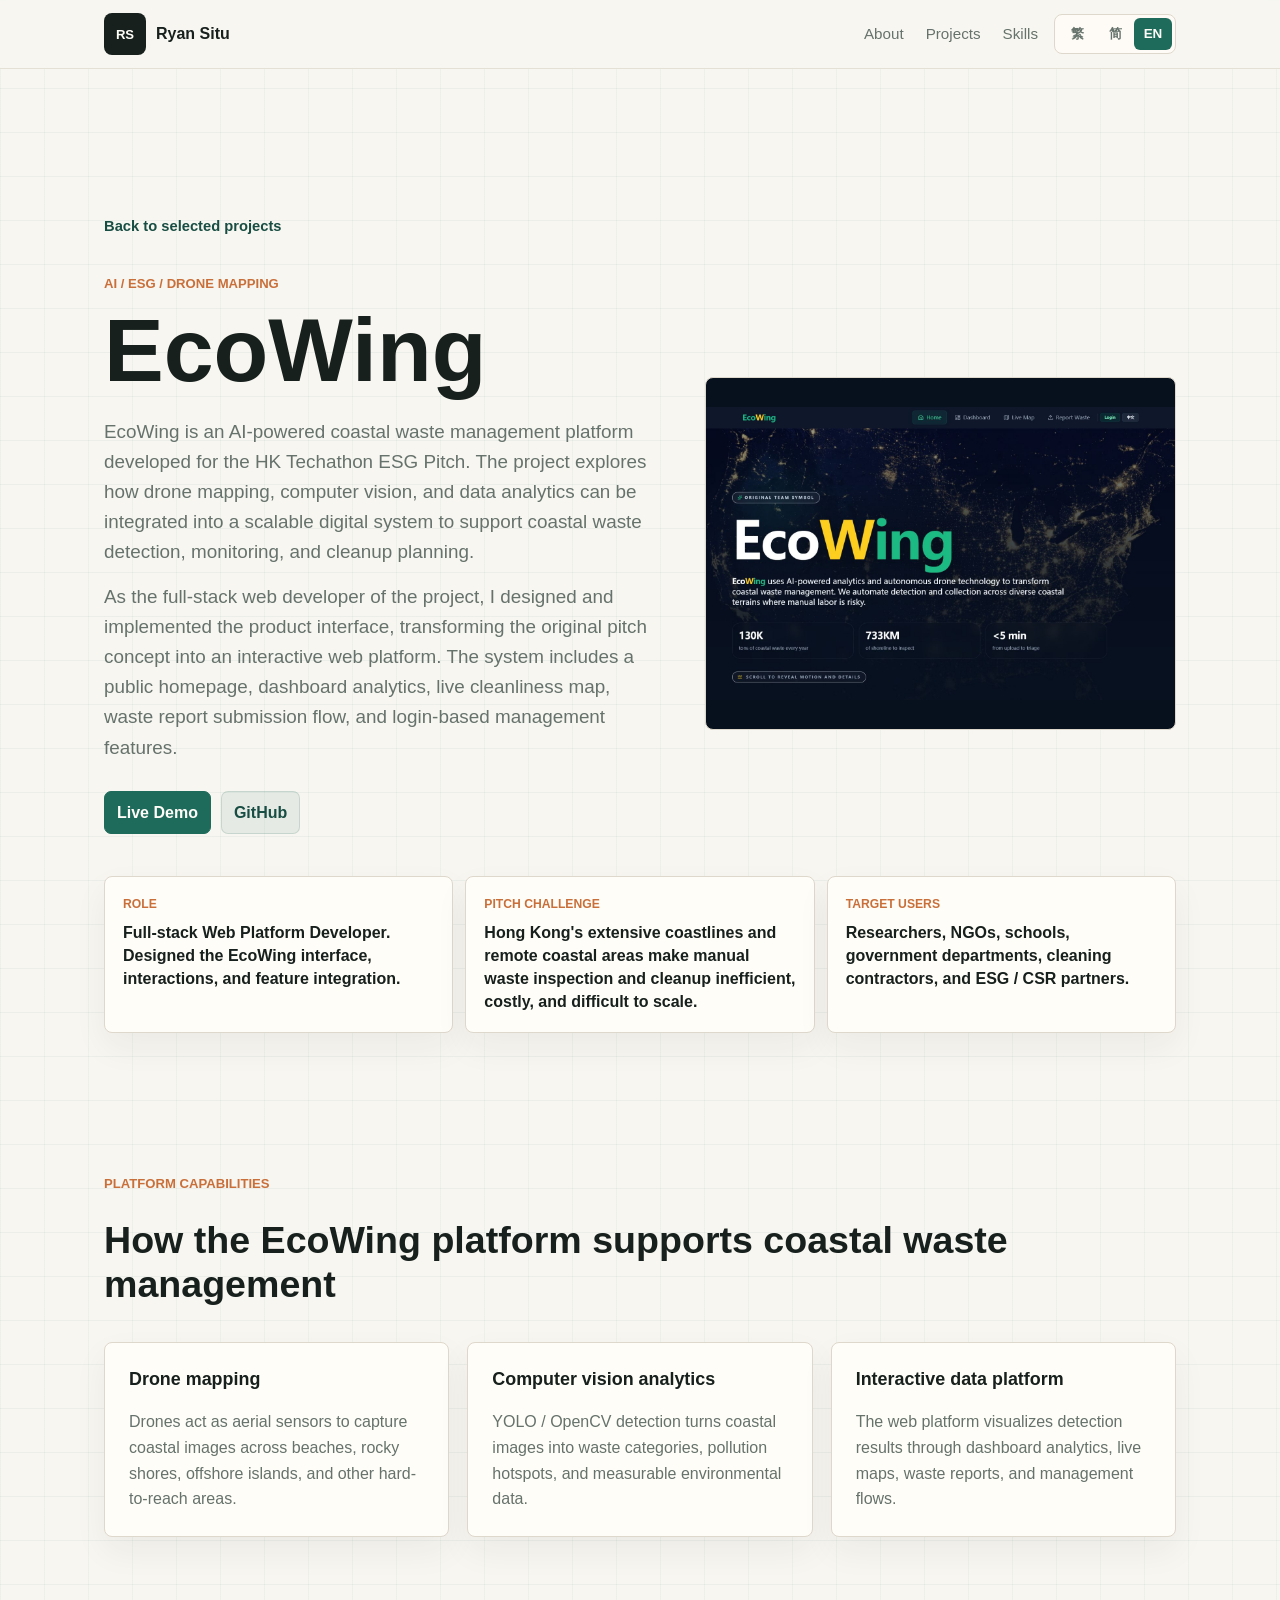
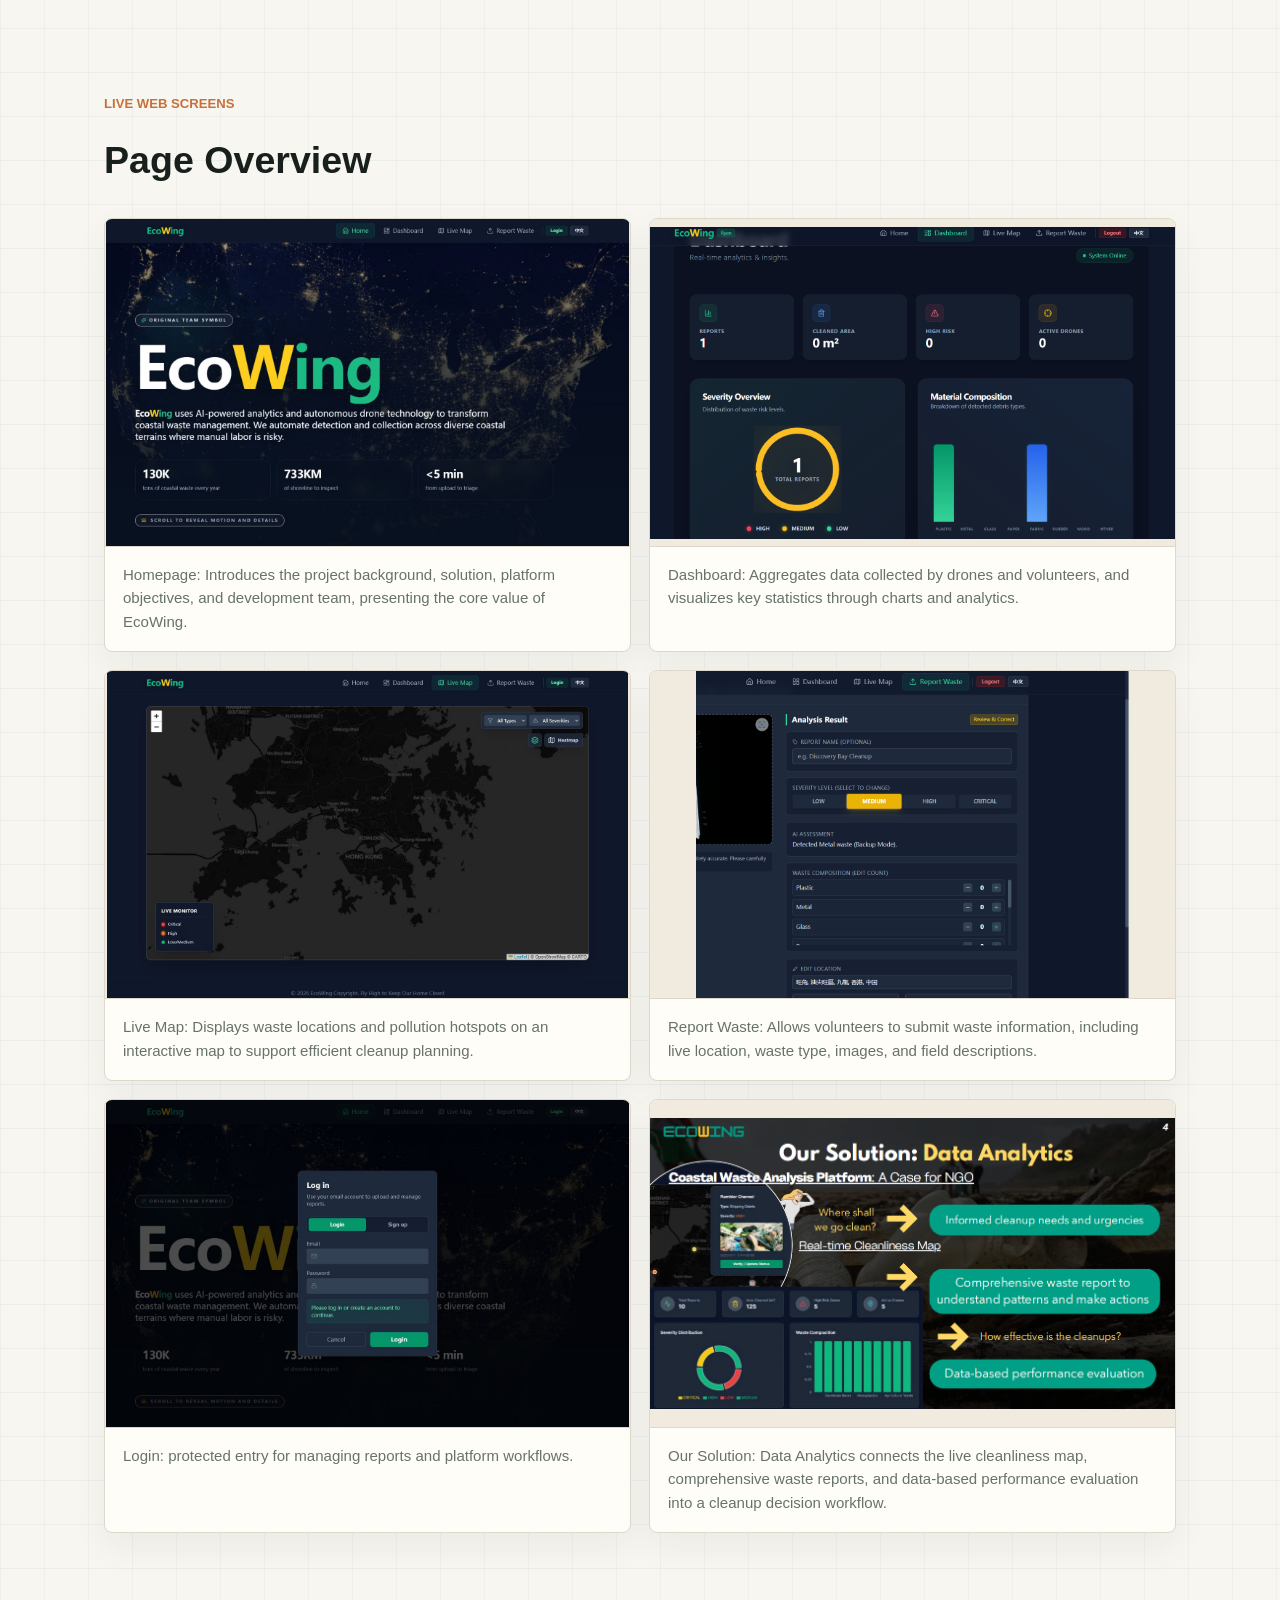
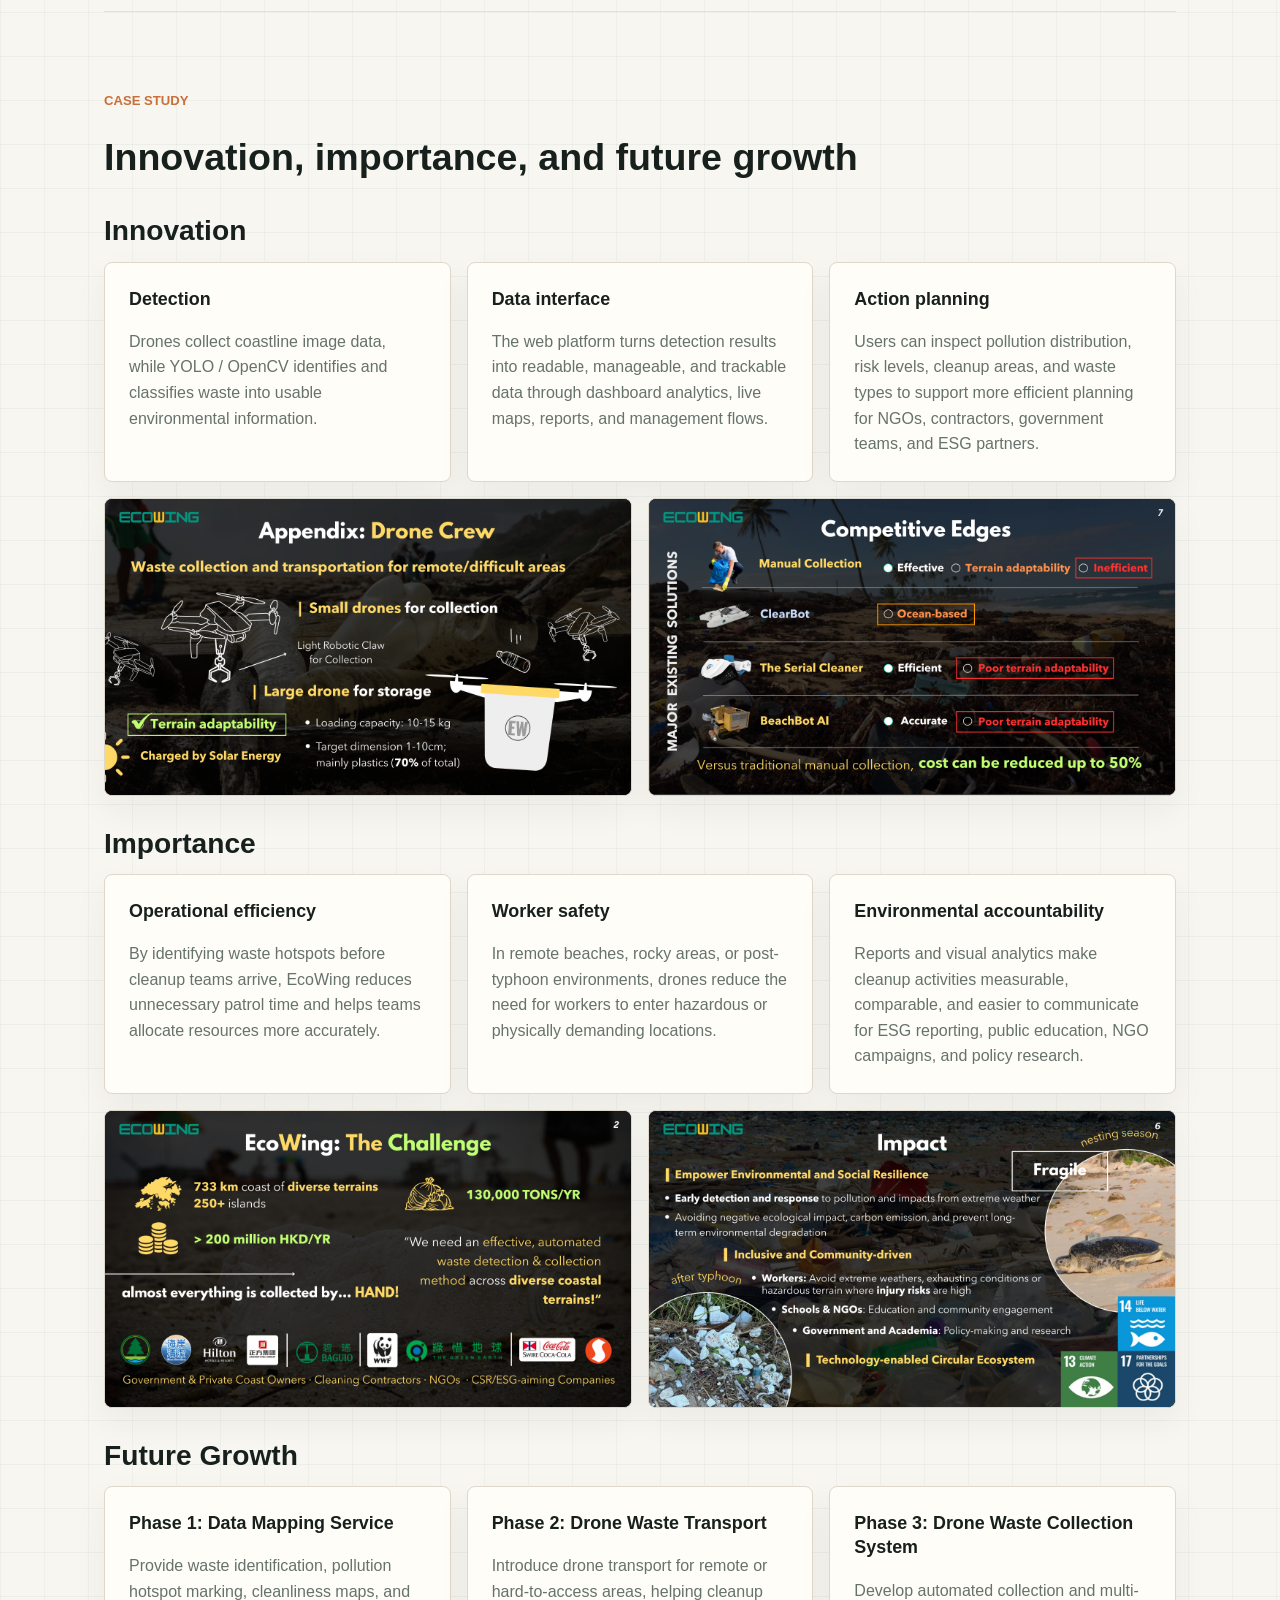
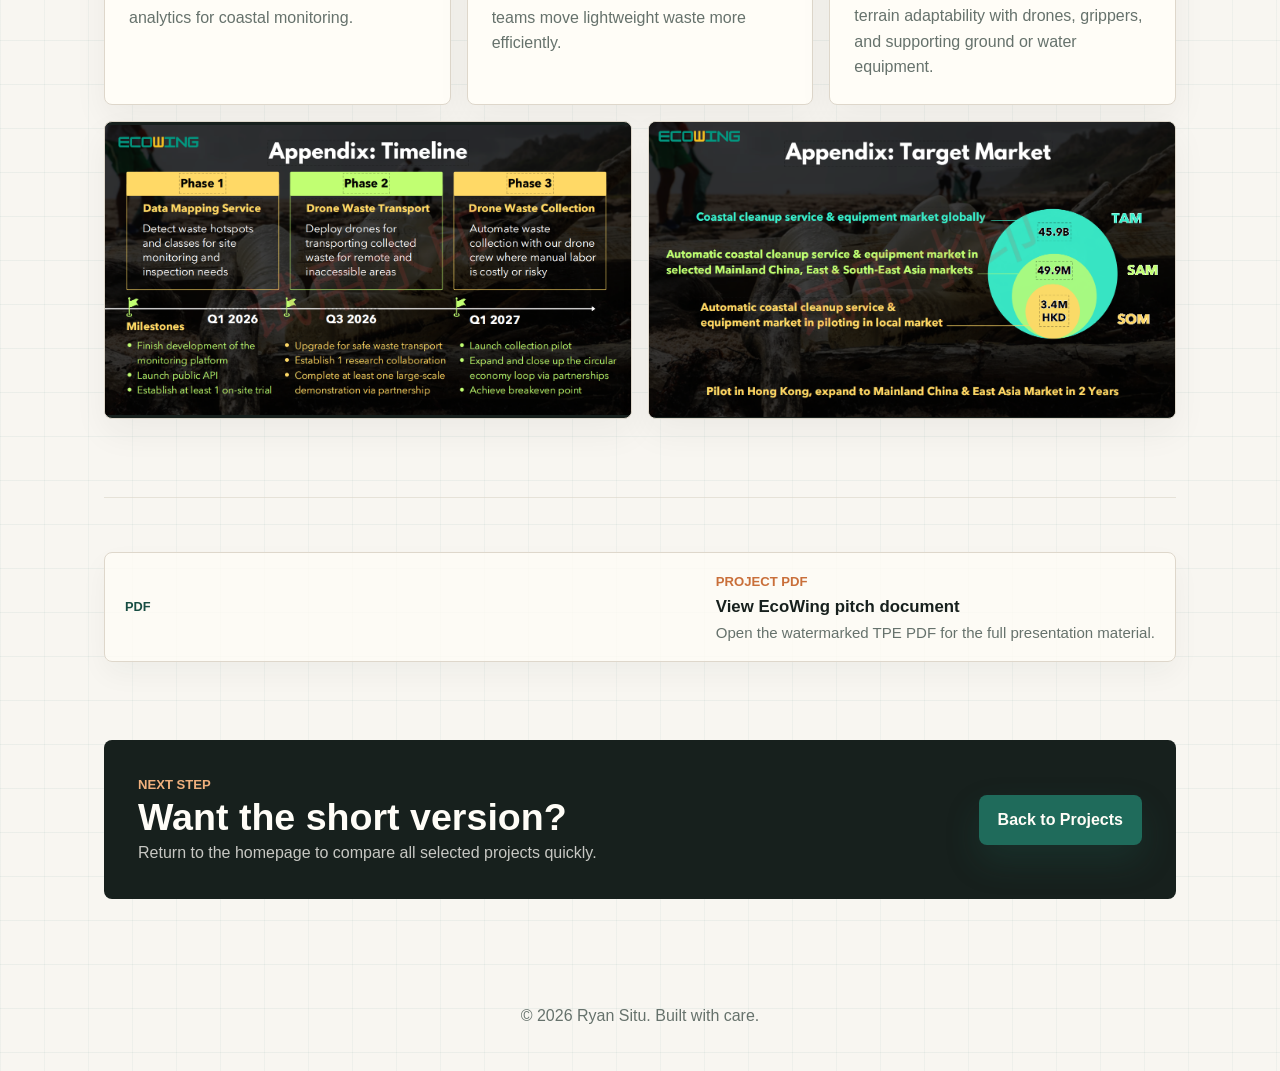
==== commit b7581c1c: "Add EcoWing case study assets and Pages deployment" ====
--- a/project.html
+++ b/project.html
@@ -94,6 +94,14 @@
         <div class="case-story" data-case-story></div>
       </section>
 
+      <section class="case-section case-resource-section" data-case-resource-section hidden>
+        <a class="case-resource-link" href="#" target="_blank" rel="noreferrer" data-case-resource-link>
+          <span class="eyebrow" data-case-resource-eyebrow>Project PDF</span>
+          <strong data-case-resource-title>View supporting document</strong>
+          <span data-case-resource-body>Open the full PDF in a new tab.</span>
+        </a>
+      </section>
+
       <section class="case-section">
         <div class="case-next">
           <div>
--- a/styles.css
+++ b/styles.css
@@ -970,7 +970,7 @@
 .project-card {
   display: flex;
   flex-direction: column;
-  min-height: 310px;
+  min-height: 0;
   overflow: hidden;
   padding: 24px;
   position: relative;
@@ -1154,7 +1154,7 @@
   display: flex;
   gap: 14px;
   justify-content: space-between;
-  margin-bottom: 22px;
+  margin-bottom: 16px;
 }
 
 .project-topline a {
@@ -1164,9 +1164,19 @@
 }
 
 .project-status {
-  color: var(--muted);
+  color: var(--accent-strong);
   font-size: 0.85rem;
-  font-weight: 700;
+  font-weight: 850;
+}
+
+.project-card h3 {
+  font-size: 1.35rem;
+  line-height: 1.18;
+  margin-bottom: 12px;
+}
+
+.project-card p {
+  line-height: 1.55;
 }
 
 .project-evidence {
@@ -1199,7 +1209,8 @@
   display: flex;
   flex-wrap: wrap;
   gap: 10px;
-  margin-top: 22px;
+  margin-top: auto;
+  padding-top: 24px;
 }
 
 .project-action {
@@ -1222,6 +1233,10 @@
   color: #fffdf7;
 }
 
+.project-card .project-action.primary {
+  width: 100%;
+}
+
 .project-action:hover,
 .project-action:focus-visible {
   background: var(--accent-strong);
@@ -1252,6 +1267,71 @@
   margin: 0 auto;
   max-width: var(--max-width);
   padding: 88px 24px 0;
+}
+
+.pdf-viewer-main {
+  margin: 0 auto;
+  max-width: min(1280px, calc(100vw - 48px));
+  padding: 104px 0 0;
+}
+
+.pdf-viewer-hero {
+  display: grid;
+  gap: 14px;
+  padding: 34px 0 28px;
+}
+
+.pdf-viewer-hero .back-link {
+  margin-bottom: 10px;
+}
+
+.pdf-viewer-hero .eyebrow,
+.pdf-viewer-hero h1,
+.pdf-viewer-hero p {
+  margin: 0;
+}
+
+.pdf-viewer-hero h1 {
+  font-size: clamp(2.3rem, 5vw, 4.8rem);
+  line-height: 0.98;
+}
+
+.pdf-viewer-hero p:not(.eyebrow) {
+  color: var(--muted);
+  font-size: 1.05rem;
+  line-height: 1.6;
+  max-width: 760px;
+}
+
+.pdf-viewer-hero .button {
+  justify-self: start;
+  margin-top: 8px;
+}
+
+.pdf-frame-section {
+  background: var(--surface);
+  border: 1px solid var(--line);
+  border-radius: 8px;
+  box-shadow: 0 18px 42px rgba(32, 39, 35, 0.08);
+  min-height: min(82vh, 980px);
+  overflow: hidden;
+}
+
+.pdf-frame {
+  border: 0;
+  display: block;
+  height: min(82vh, 980px);
+  width: 100%;
+}
+
+.pdf-fallback {
+  color: var(--muted);
+  padding: 24px;
+}
+
+.pdf-fallback a {
+  color: var(--accent-strong);
+  font-weight: 850;
 }
 
 .case-hero {
@@ -1418,6 +1498,35 @@
   overflow: hidden;
 }
 
+.case-story-media {
+  background: var(--text);
+  border: 1px solid var(--line);
+  border-radius: 8px;
+  box-shadow: 0 14px 34px rgba(32, 39, 35, 0.055);
+  grid-column: span 2;
+  margin: 0;
+  overflow: hidden;
+}
+
+.case-story-media img {
+  aspect-ratio: 16 / 9;
+  display: block;
+  height: auto;
+  object-fit: contain;
+  width: 100%;
+}
+
+.case-story-media-row {
+  display: grid;
+  gap: 16px;
+  grid-column: 1 / -1;
+  grid-template-columns: repeat(2, minmax(0, 1fr));
+}
+
+.case-story-media-row .case-story-media {
+  grid-column: auto;
+}
+
 .case-gallery img {
   aspect-ratio: 16 / 10;
   background: var(--surface-strong);
@@ -1441,6 +1550,84 @@
   grid-template-columns: repeat(2, minmax(0, 1fr));
 }
 
+.case-story.is-grouped {
+  gap: 32px;
+  grid-template-columns: 1fr;
+}
+
+.case-story-group {
+  display: grid;
+  gap: 14px;
+}
+
+.case-story-group > h3 {
+  font-size: clamp(1.55rem, 2.2vw, 2.25rem);
+  line-height: 1.15;
+  margin: 0;
+}
+
+.case-story-group-grid {
+  display: grid;
+  gap: 16px;
+  grid-template-columns: repeat(3, minmax(0, 1fr));
+}
+
+.case-resource-section {
+  padding-bottom: 0;
+  padding-top: 54px;
+}
+
+.case-resource-link {
+  align-items: center;
+  background: rgba(255, 253, 247, 0.78);
+  border: 1px solid var(--line);
+  border-radius: 8px;
+  box-shadow: 0 12px 28px rgba(32, 39, 35, 0.045);
+  color: var(--text);
+  display: grid;
+  gap: 4px 18px;
+  grid-template-columns: minmax(0, 1fr) auto;
+  padding: 18px 20px;
+  transition: border-color 180ms ease, box-shadow 180ms ease, transform 180ms ease;
+}
+
+.case-resource-link::after {
+  color: var(--accent-strong);
+  content: "PDF";
+  font-size: 0.8rem;
+  font-weight: 900;
+  grid-row: 1 / span 3;
+  letter-spacing: 0;
+}
+
+.case-resource-link:hover,
+.case-resource-link:focus-visible {
+  border-color: rgba(31, 107, 91, 0.32);
+  box-shadow: 0 16px 34px rgba(32, 39, 35, 0.08);
+  transform: translateY(-2px);
+}
+
+.case-resource-link .eyebrow,
+.case-resource-link strong,
+.case-resource-link span {
+  min-width: 0;
+}
+
+.case-resource-link .eyebrow {
+  margin: 0;
+}
+
+.case-resource-link strong {
+  font-size: 1.05rem;
+  line-height: 1.3;
+}
+
+.case-resource-link span:last-child {
+  color: var(--muted);
+  font-size: 0.94rem;
+  line-height: 1.45;
+}
+
 .case-next {
   align-items: center;
   background: var(--text);
@@ -1675,7 +1862,16 @@
   .case-proof-grid,
   .case-gallery,
   .case-story,
+  .case-story-group-grid,
   .case-next {
+    grid-template-columns: 1fr;
+  }
+
+  .case-story-media {
+    grid-column: auto;
+  }
+
+  .case-story-media-row {
     grid-template-columns: 1fr;
   }
 
@@ -1821,6 +2017,19 @@
     padding-top: 64px;
   }
 
+  .pdf-viewer-main {
+    max-width: calc(100vw - 32px);
+    padding-top: 74px;
+  }
+
+  .pdf-frame-section {
+    min-height: 72vh;
+  }
+
+  .pdf-frame {
+    height: 72vh;
+  }
+
   .case-hero,
   .case-section {
     padding: 54px 0;
@@ -1832,6 +2041,15 @@
 
   .case-next {
     padding: 24px;
+  }
+
+  .case-resource-link {
+    grid-template-columns: 1fr;
+  }
+
+  .case-resource-link::after {
+    grid-row: auto;
+    justify-self: start;
   }
 
   .timeline-item {
